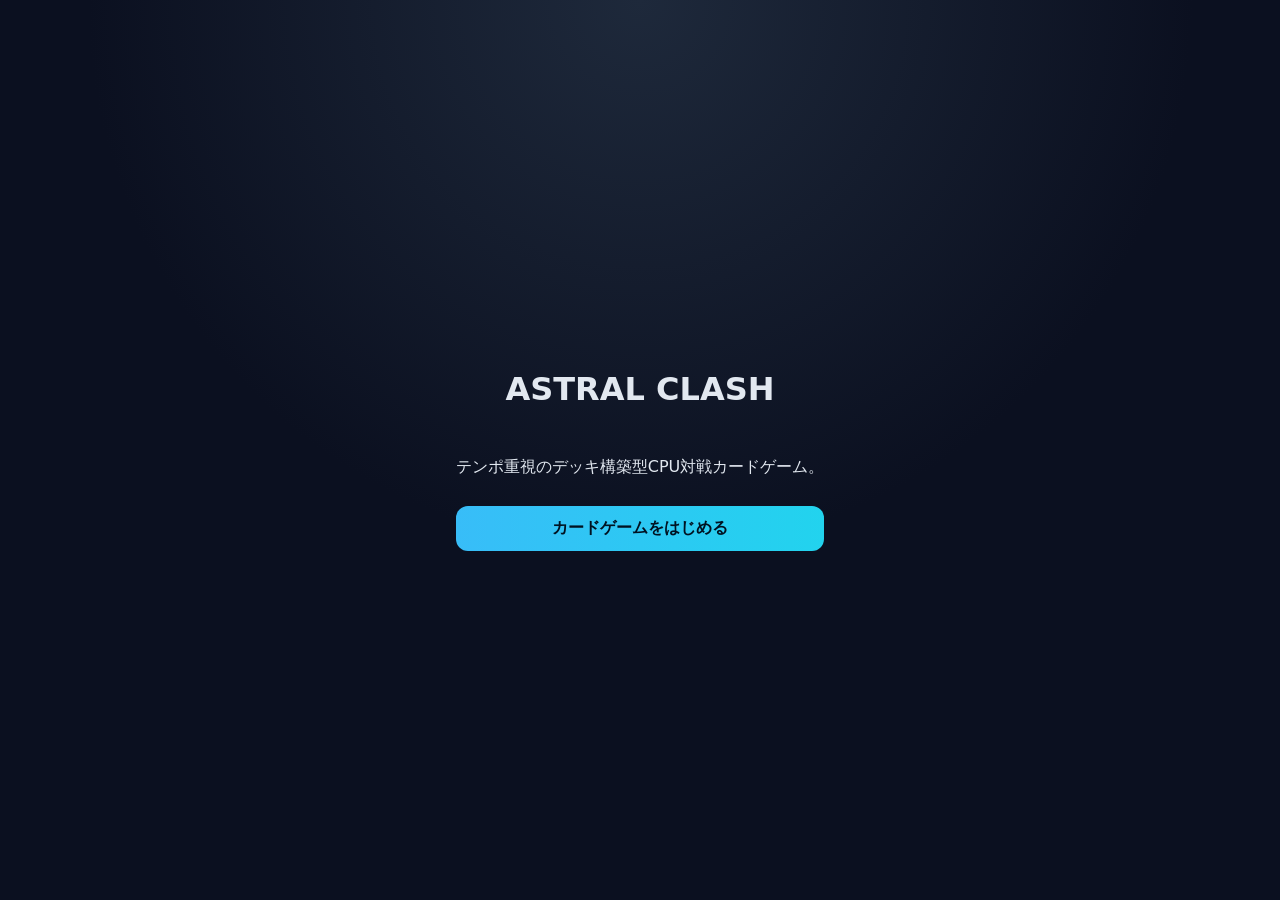
==== index.html @ 7fbeee7c "Add card game launch button and playable deck-vs-CPU screen" ====
<!doctype html>
<html lang="ja">
  <head>
    <meta charset="UTF-8" />
    <meta name="viewport" content="width=device-width, initial-scale=1.0" />
    <title>Astral Clash</title>
    <link rel="stylesheet" href="styles.css" />
  </head>
  <body>
    <main class="landing">
      <h1>ASTRAL CLASH</h1>
      <p>テンポ重視のデッキ構築型CPU対戦カードゲーム。</p>
      <a class="primary-btn" href="game.html">カードゲームをはじめる</a>
    </main>
  </body>
</html>
---- styles.css ----
:root {
  --bg: #0b1020;
  --panel: #111936;
  --accent: #38bdf8;
  --accent2: #22d3ee;
  --text: #e2e8f0;
  --muted: #94a3b8;
  --danger: #f87171;
}
* { box-sizing: border-box; }
body {
  margin: 0;
  background: radial-gradient(circle at top, #1e293b, var(--bg) 50%);
  color: var(--text);
  font-family: 'Segoe UI', system-ui, sans-serif;
}
button, input, select { font: inherit; }
.landing {
  min-height: 100vh;
  display: grid;
  place-content: center;
  text-align: center;
  gap: 12px;
  padding: 20px;
}
.primary-btn {
  display: inline-block;
  text-decoration: none;
  background: linear-gradient(90deg, var(--accent), var(--accent2));
  color: #001221;
  font-weight: 700;
  padding: 12px 18px;
  border-radius: 12px;
}
.container { max-width: 1080px; margin: 0 auto; padding: 12px; }
.row { display: flex; gap: 8px; flex-wrap: wrap; }
.card-grid { display: grid; gap: 8px; grid-template-columns: repeat(auto-fill, minmax(160px, 1fr)); }
.card {
  background: linear-gradient(155deg, #1e293b, var(--panel));
  border: 1px solid #334155;
  border-radius: 12px;
  padding: 8px;
}
.card h4 { margin: 0 0 6px; font-size: .95rem; }
.small { font-size: .8rem; color: var(--muted); }
.panel { background: #0f172acc; border: 1px solid #334155; border-radius: 12px; padding: 10px; margin-bottom: 10px; }
.hidden { display: none; }
.btn { border: 0; border-radius: 8px; padding: 8px 10px; background: #334155; color: white; }
.btn:disabled { opacity: .5; }
.btn-primary { background: linear-gradient(90deg, var(--accent), var(--accent2)); color: #001221; font-weight: 700; }
.btn-danger { background: var(--danger); color: #180000; }
.status { display: grid; grid-template-columns: repeat(2, 1fr); gap: 6px; font-size: .92rem; }
.unit-row { min-height: 110px; }
.unit {
  width: 132px;
  padding: 6px;
  border: 1px solid #64748b;
  border-radius: 10px;
  background: #1e293bcc;
}
.unit.ready { border-color: #22d3ee; }
.log { max-height: 170px; overflow-y: auto; font-size: .85rem; line-height: 1.35; }
@media (max-width: 700px) {
  .unit { width: 46%; }
}
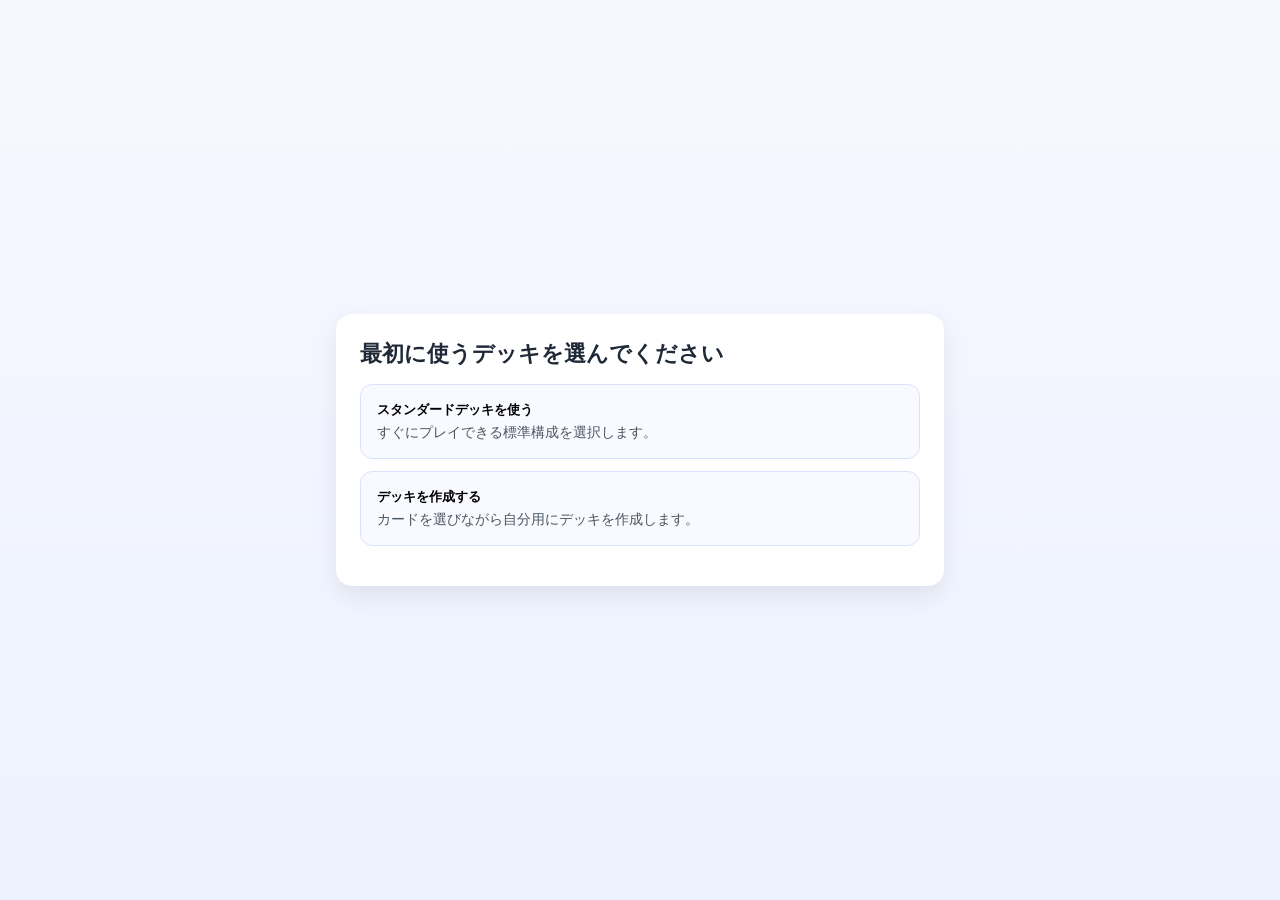
==== commit d139add4: "Add initial deck choice including standard deck option" ====
--- a/index.html
+++ b/index.html
@@ -3,14 +3,100 @@
   <head>
     <meta charset="UTF-8" />
     <meta name="viewport" content="width=device-width, initial-scale=1.0" />
-    <title>Astral Clash</title>
-    <link rel="stylesheet" href="styles.css" />
+    <title>デッキ選択</title>
+    <style>
+      :root {
+        color-scheme: light dark;
+        font-family: system-ui, -apple-system, BlinkMacSystemFont, "Segoe UI", sans-serif;
+      }
+
+      body {
+        margin: 0;
+        min-height: 100vh;
+        display: grid;
+        place-items: center;
+        background: linear-gradient(180deg, #f7f8ff 0%, #edf2ff 100%);
+      }
+
+      .panel {
+        width: min(560px, calc(100% - 2rem));
+        background: #fff;
+        color: #1f2937;
+        border-radius: 16px;
+        padding: 1.5rem;
+        box-shadow: 0 10px 24px rgba(0, 0, 0, 0.08);
+      }
+
+      h1 {
+        margin-top: 0;
+        font-size: 1.4rem;
+      }
+
+      .options {
+        display: grid;
+        gap: 0.75rem;
+      }
+
+      .option {
+        border: 1px solid #dbe2ff;
+        border-radius: 12px;
+        padding: 1rem;
+        text-align: left;
+        background: #f8faff;
+        cursor: pointer;
+      }
+
+      .option:hover {
+        border-color: #8fa6ff;
+        background: #eef2ff;
+      }
+
+      .option-title {
+        font-weight: 700;
+        margin: 0 0 0.25rem;
+      }
+
+      .option-desc {
+        margin: 0;
+        font-size: 0.9rem;
+        color: #4b5563;
+      }
+
+      #status {
+        margin-top: 1rem;
+        font-weight: 600;
+        color: #1d4ed8;
+      }
+    </style>
   </head>
   <body>
-    <main class="landing">
-      <h1>ASTRAL CLASH</h1>
-      <p>テンポ重視のデッキ構築型CPU対戦カードゲーム。</p>
-      <a class="primary-btn" href="game.html">カードゲームをはじめる</a>
+    <main class="panel">
+      <h1>最初に使うデッキを選んでください</h1>
+      <div class="options">
+        <button class="option" data-mode="standard">
+          <p class="option-title">スタンダードデッキを使う</p>
+          <p class="option-desc">すぐにプレイできる標準構成を選択します。</p>
+        </button>
+
+        <button class="option" data-mode="create">
+          <p class="option-title">デッキを作成する</p>
+          <p class="option-desc">カードを選びながら自分用にデッキを作成します。</p>
+        </button>
+      </div>
+      <p id="status" aria-live="polite"></p>
     </main>
+
+    <script>
+      const status = document.getElementById('status');
+      document.querySelectorAll('.option').forEach((button) => {
+        button.addEventListener('click', () => {
+          const mode = button.dataset.mode;
+          status.textContent =
+            mode === 'standard'
+              ? 'スタンダードデッキを選択しました。'
+              : 'デッキ作成を開始します。';
+        });
+      });
+    </script>
   </body>
 </html>
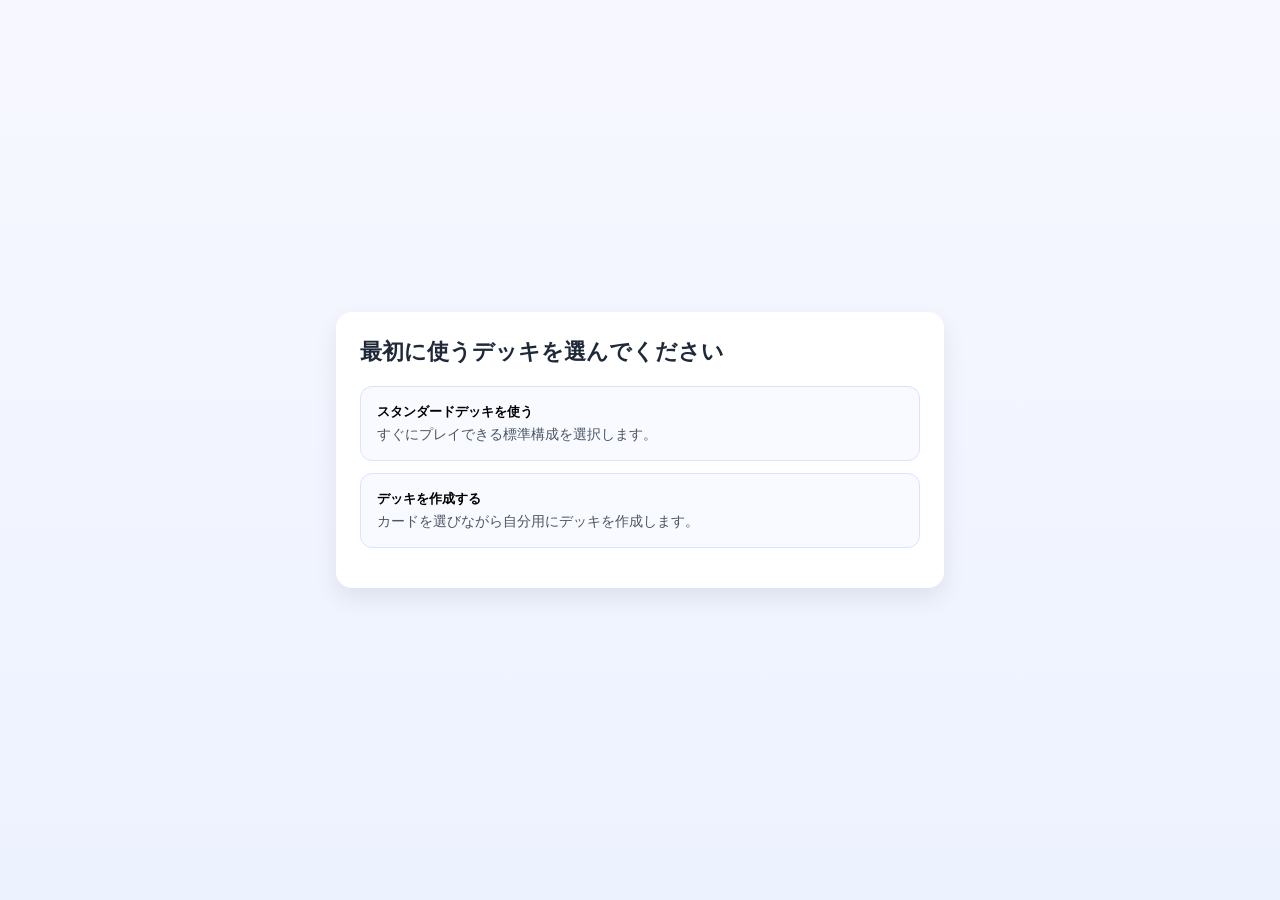
==== commit 5a386b5d: "対戦後にデッキ作成/再戦をループできる導線を追加" ====
--- a/index.html
+++ b/index.html
@@ -3,7 +3,7 @@
   <head>
     <meta charset="UTF-8" />
     <meta name="viewport" content="width=device-width, initial-scale=1.0" />
-    <title>デッキ選択</title>
+    <title>デッキ対戦ループ</title>
     <style>
       :root {
         color-scheme: light dark;
@@ -32,6 +32,10 @@
         font-size: 1.4rem;
       }
 
+      .hidden {
+        display: none;
+      }
+
       .options {
         display: grid;
         gap: 0.75rem;
@@ -67,35 +71,134 @@
         font-weight: 600;
         color: #1d4ed8;
       }
+
+      .battle-card {
+        margin-top: 1rem;
+        padding: 1rem;
+        border-radius: 12px;
+        background: #f8faff;
+        border: 1px solid #dbe2ff;
+      }
+
+      .battle-result {
+        margin: 0;
+        font-size: 1rem;
+      }
+
+      .actions {
+        margin-top: 1rem;
+        display: flex;
+        gap: 0.75rem;
+      }
+
+      .actions .option {
+        flex: 1;
+      }
     </style>
   </head>
   <body>
     <main class="panel">
-      <h1>最初に使うデッキを選んでください</h1>
-      <div class="options">
-        <button class="option" data-mode="standard">
-          <p class="option-title">スタンダードデッキを使う</p>
-          <p class="option-desc">すぐにプレイできる標準構成を選択します。</p>
+      <section id="deck-select-view">
+        <h1>最初に使うデッキを選んでください</h1>
+        <div class="options">
+          <button class="option" data-mode="standard">
+            <p class="option-title">スタンダードデッキを使う</p>
+            <p class="option-desc">すぐにプレイできる標準構成を選択します。</p>
+          </button>
+
+          <button class="option" data-mode="create">
+            <p class="option-title">デッキを作成する</p>
+            <p class="option-desc">カードを選びながら自分用にデッキを作成します。</p>
+          </button>
+        </div>
+      </section>
+
+      <section id="battle-view" class="hidden">
+        <h1>対戦中</h1>
+        <div class="battle-card">
+          <p class="battle-result" id="battle-result"></p>
+          <div class="actions">
+            <button class="option" id="edit-deck-button">
+              <p class="option-title">デッキを作成する</p>
+              <p class="option-desc">デッキを調整して次の対戦に挑みます。</p>
+            </button>
+            <button class="option" id="rematch-button">
+              <p class="option-title">そのまま再戦</p>
+              <p class="option-desc">同じデッキで続けてもう1戦します。</p>
+            </button>
+          </div>
+        </div>
+      </section>
+
+      <section id="deck-builder-view" class="hidden">
+        <h1>デッキ作成</h1>
+        <p>カードを調整しました。次の対戦に進みますか？</p>
+        <button class="option" id="start-after-build">
+          <p class="option-title">このデッキで対戦する</p>
+          <p class="option-desc">作成したデッキで対戦に戻ります。</p>
         </button>
-
-        <button class="option" data-mode="create">
-          <p class="option-title">デッキを作成する</p>
-          <p class="option-desc">カードを選びながら自分用にデッキを作成します。</p>
-        </button>
-      </div>
-      <p id="status" aria-live="polite"></p>
+      </section>
+
+      <section>
+        <p id="status" aria-live="polite"></p>
+      </section>
     </main>
 
     <script>
+      const deckSelectView = document.getElementById('deck-select-view');
+      const battleView = document.getElementById('battle-view');
+      const deckBuilderView = document.getElementById('deck-builder-view');
+      const battleResult = document.getElementById('battle-result');
       const status = document.getElementById('status');
-      document.querySelectorAll('.option').forEach((button) => {
+
+      let deckName = 'スタンダードデッキ';
+      let battleCount = 0;
+
+      const setView = (view) => {
+        [deckSelectView, battleView, deckBuilderView].forEach((section) => {
+          section.classList.add('hidden');
+        });
+        view.classList.remove('hidden');
+      };
+
+      const startBattle = () => {
+        battleCount += 1;
+        setView(battleView);
+        battleResult.textContent = `${battleCount}戦目: ${deckName} で対戦しました。`;
+      };
+
+      document.querySelectorAll('#deck-select-view .option').forEach((button) => {
         button.addEventListener('click', () => {
           const mode = button.dataset.mode;
+          deckName = mode === 'standard' ? 'スタンダードデッキ' : '作成デッキ';
           status.textContent =
             mode === 'standard'
-              ? 'スタンダードデッキを選択しました。'
+              ? 'スタンダードデッキを選択しました。対戦を開始します。'
               : 'デッキ作成を開始します。';
+
+          if (mode === 'create') {
+            setView(deckBuilderView);
+            return;
+          }
+
+          startBattle();
         });
+      });
+
+      document.getElementById('edit-deck-button').addEventListener('click', () => {
+        status.textContent = 'デッキを調整中です。';
+        setView(deckBuilderView);
+      });
+
+      document.getElementById('start-after-build').addEventListener('click', () => {
+        deckName = '作成デッキ';
+        status.textContent = '作成デッキで対戦を開始します。';
+        startBattle();
+      });
+
+      document.getElementById('rematch-button').addEventListener('click', () => {
+        status.textContent = `${deckName}で再戦します。`;
+        startBattle();
       });
     </script>
   </body>
